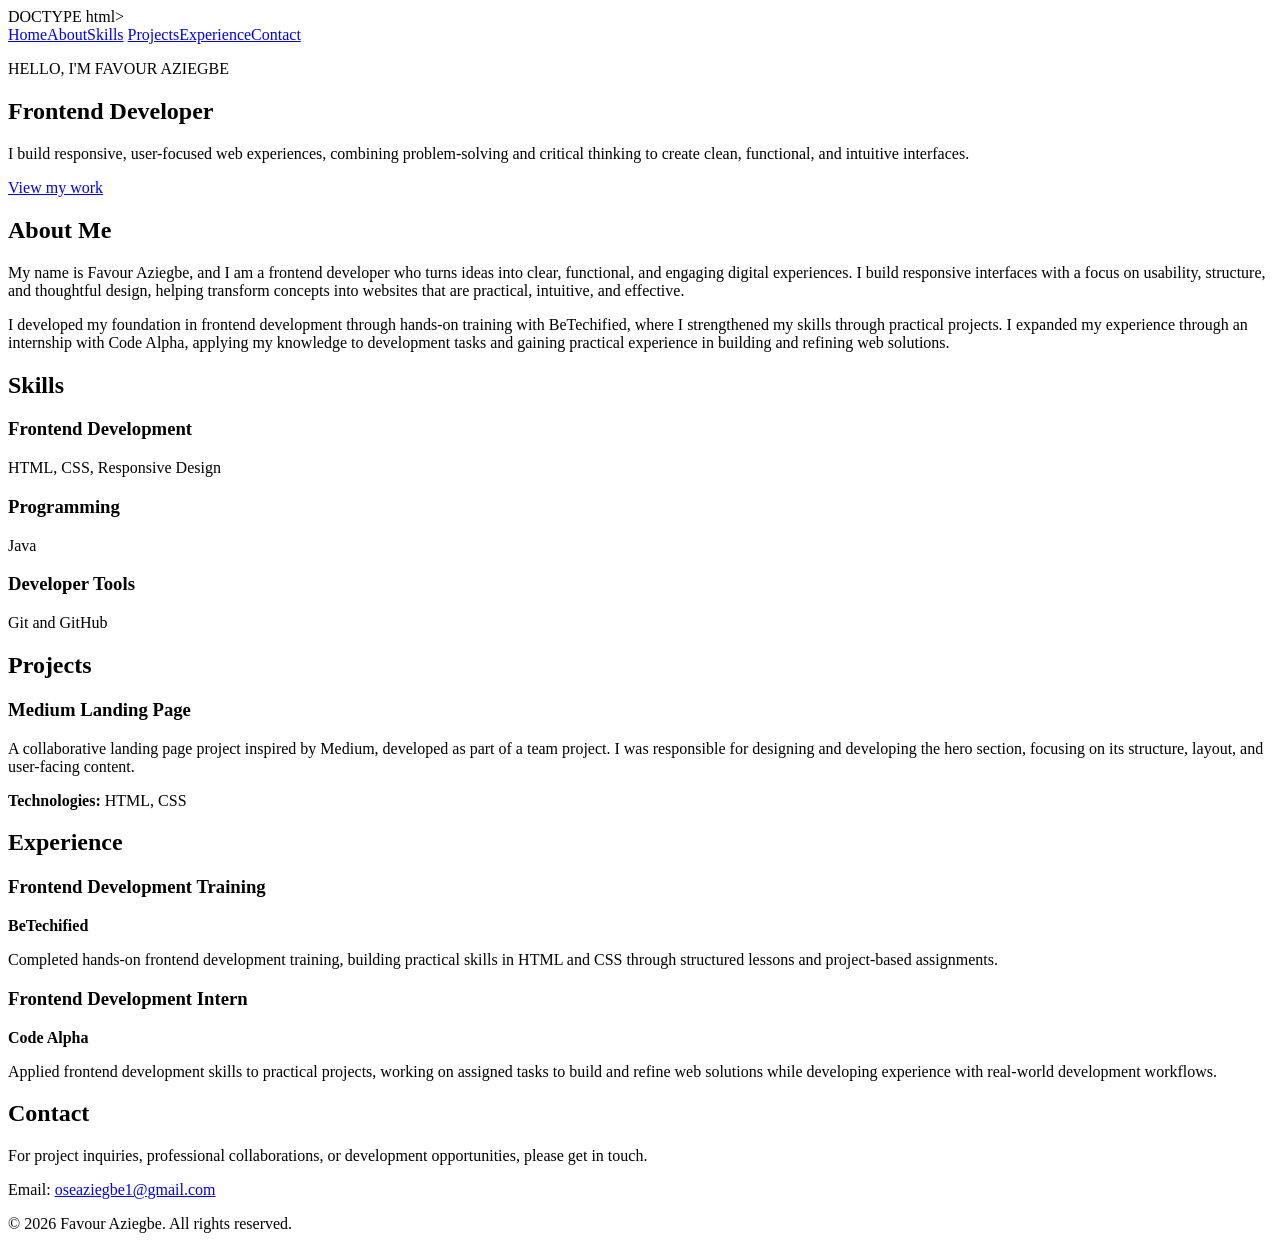
==== Index.html @ 15438922 "Rename Backup portfolio/Index.html to Index.html" ====
DOCTYPE html>
<html lang="en">
<head>
  <meta charset="utf-8">
  <meta name="viewport" content="width=device-width, initial-scale=1.0">
  <meta name="description" content="Portfolio of Favour Aziegbe, Frontend Developer.">
  <title>Favour Aziegbe | Frontend Developer</title>
  <link rel="stylesheet" href="Style.css">
</head>
<body>
  <nav aria-label="Main navigation">
    <a href="#home">Home</a><a href="#about">About</a><a href="#skills">Skills</a>
    <a href="#projects">Projects</a><a href="#experience">Experience</a><a href="#contact">Contact</a>
  </nav>
  <main>
    <section id="home">
      <div class="home-content">
        <p class="eyebrow">HELLO, I'M FAVOUR AZIEGBE</p>
        <h1>Frontend Developer</h1>
        <p class="hero-description">I build responsive, user-focused web experiences, combining problem-solving and critical thinking to create clean, functional, and intuitive interfaces.</p>
        <a href="#projects" class="btn">View my work</a>
      </div>
    </section>
    <section id="about">
      <h2>About Me</h2>
      <p>My name is Favour Aziegbe, and I am a frontend developer who turns ideas into clear, functional, and engaging digital experiences. I build responsive interfaces with a focus on usability, structure, and thoughtful design, helping transform concepts into websites that are practical, intuitive, and effective.</p>
      <p>I developed my foundation in frontend development through hands-on training with BeTechified, where I strengthened my skills through practical projects. I expanded my experience through an internship with Code Alpha, applying my knowledge to development tasks and gaining practical experience in building and refining web solutions.</p>
    </section>
    <section id="skills">
      <h2>Skills</h2>
      <div class="skills-grid">
        <article class="skill-card"><h3>Frontend Development</h3><p>HTML, CSS, Responsive Design</p></article>
        <article class="skill-card"><h3>Programming</h3><p>Java</p></article>
        <article class="skill-card"><h3>Developer Tools</h3><p>Git and GitHub</p></article>
      </div>
    </section>
    <section id="projects">
      <h2>Projects</h2>
      <article class="project-card">
        <h3>Medium Landing Page</h3>
        <p>A collaborative landing page project inspired by Medium, developed as part of a team project. I was responsible for designing and developing the hero section, focusing on its structure, layout, and user-facing content.</p>
        <p><strong>Technologies:</strong> HTML, CSS</p>
      </article>
    </section>
    <section id="experience">
      <h2>Experience</h2>
      <article class="experience-item">
        <h3>Frontend Development Training</h3><p class="experience-place"><strong>BeTechified</strong></p>
        <p>Completed hands-on frontend development training, building practical skills in HTML and CSS through structured lessons and project-based assignments.</p>
      </article>
      <article class="experience-item">
        <h3>Frontend Development Intern</h3><p class="experience-place"><strong>Code Alpha</strong></p>
        <p>Applied frontend development skills to practical projects, working on assigned tasks to build and refine web solutions while developing experience with real-world development workflows.</p>
      </article>
    </section>
    <section id="contact">
      <h2>Contact</h2>
      <p>For project inquiries, professional collaborations, or development opportunities, please get in touch.</p>
      <p>Email: <a href="mailto:oseaziegbe1@gmail.com">oseaziegbe1@gmail.com</a></p>
    </section>
  </main>
  <footer><p>&copy; 2026 Favour Aziegbe. All rights reserved.</p></footer>
</body>
</html>
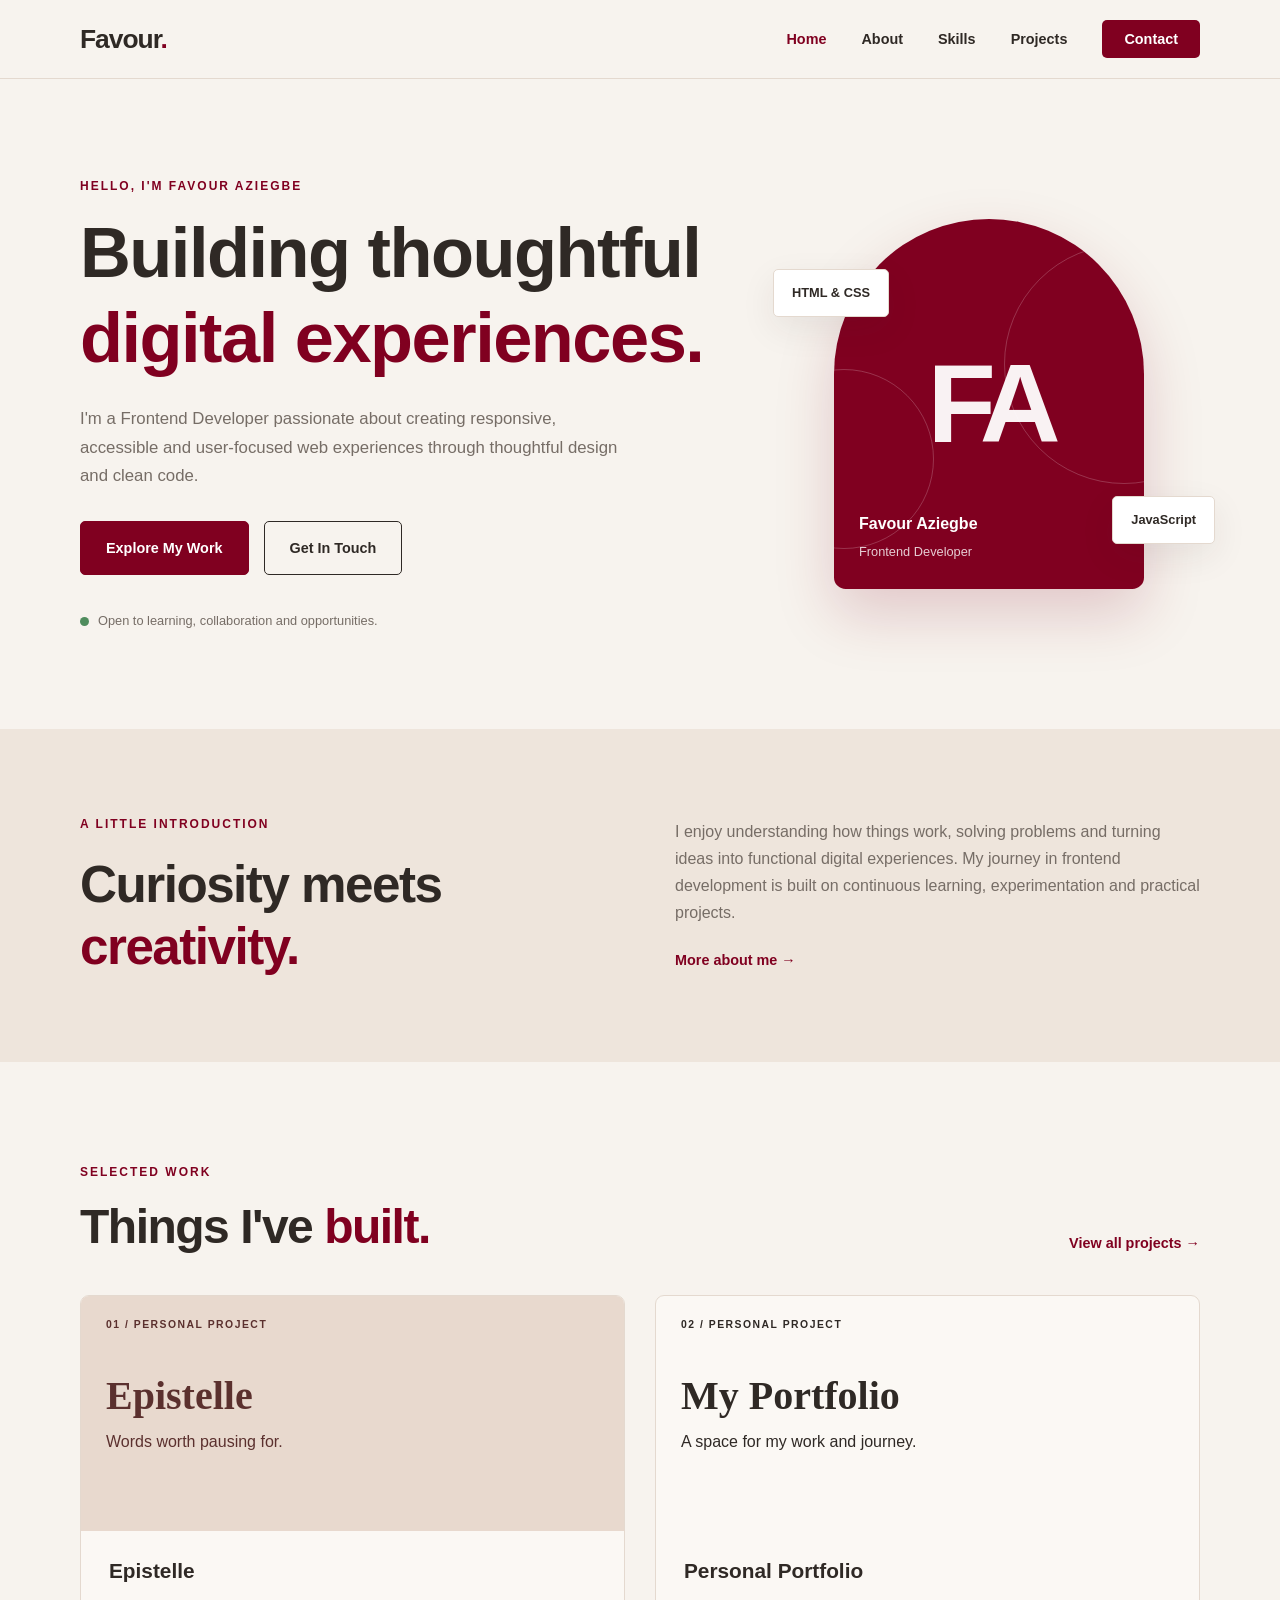
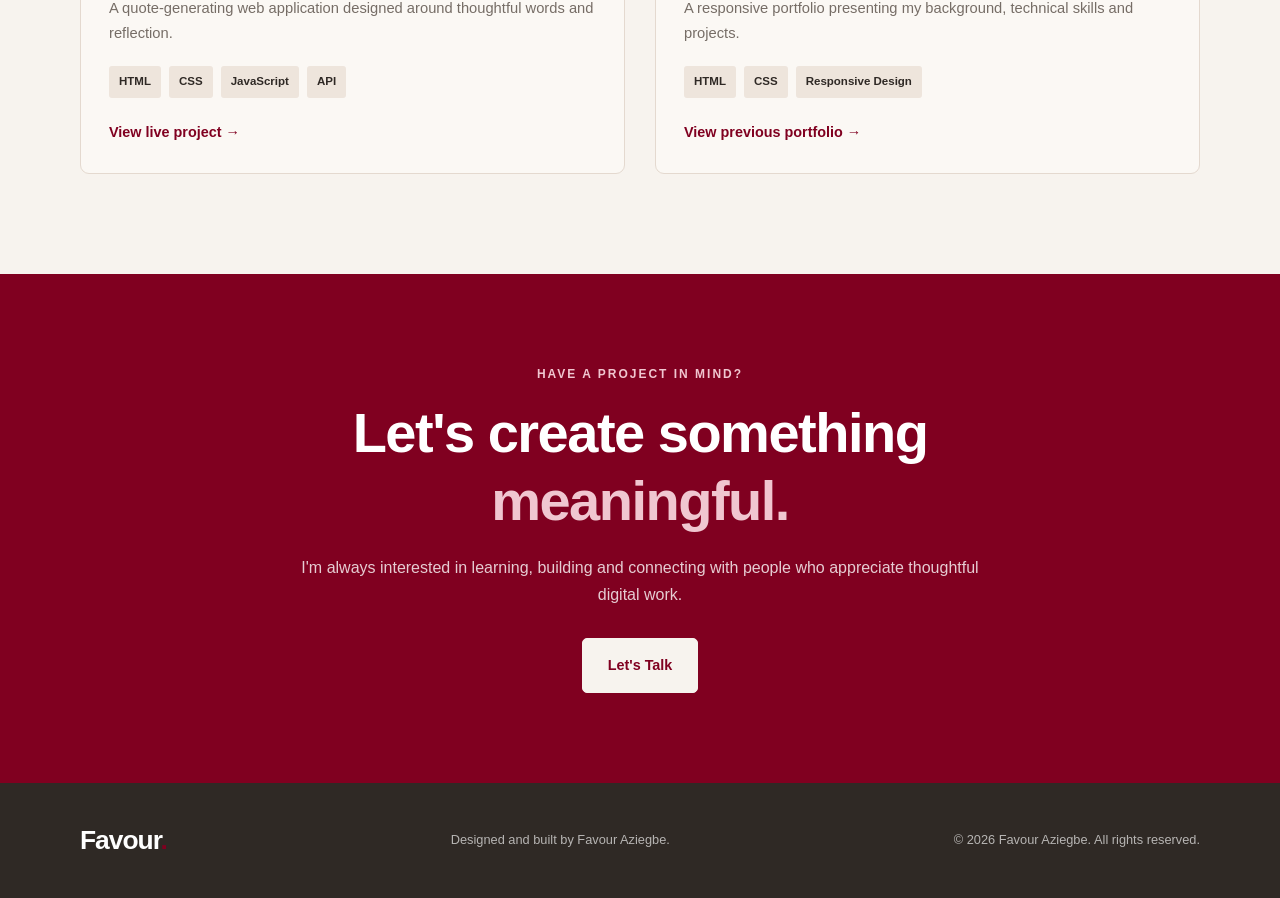
==== commit 857aa05f: "Update portfolio with calculator project" ====
--- a/Index.html
+++ b/Index.html
@@ -1,66 +1,214 @@
-DOCTYPE html>
+<!DOCTYPE html>
 <html lang="en">
 <head>
-  <meta charset="utf-8">
-  <meta name="viewport" content="width=device-width, initial-scale=1.0">
-  <meta name="description" content="Portfolio of Favour Aziegbe, Frontend Developer.">
-  <title>Favour Aziegbe | Frontend Developer</title>
-  <link rel="stylesheet" href="Style.css">
+    <meta charset="UTF-8">
+    <meta name="viewport" content="width=device-width, initial-scale=1.0">
+    <meta name="description" content="Favour Aziegbe, Frontend Developer creating thoughtful, responsive and user-focused digital experiences.">
+    <title>Favour Aziegbe | Frontend Developer</title>
+    <link rel="stylesheet" href="style.css">
+    <script src="script.js" defer></script>
 </head>
+
 <body>
-  <nav aria-label="Main navigation">
-    <a href="#home">Home</a><a href="#about">About</a><a href="#skills">Skills</a>
-    <a href="#projects">Projects</a><a href="#experience">Experience</a><a href="#contact">Contact</a>
-  </nav>
-  <main>
-    <section id="home">
-      <div class="home-content">
-        <p class="eyebrow">HELLO, I'M FAVOUR AZIEGBE</p>
-        <h1>Frontend Developer</h1>
-        <p class="hero-description">I build responsive, user-focused web experiences, combining problem-solving and critical thinking to create clean, functional, and intuitive interfaces.</p>
-        <a href="#projects" class="btn">View my work</a>
-      </div>
-    </section>
-    <section id="about">
-      <h2>About Me</h2>
-      <p>My name is Favour Aziegbe, and I am a frontend developer who turns ideas into clear, functional, and engaging digital experiences. I build responsive interfaces with a focus on usability, structure, and thoughtful design, helping transform concepts into websites that are practical, intuitive, and effective.</p>
-      <p>I developed my foundation in frontend development through hands-on training with BeTechified, where I strengthened my skills through practical projects. I expanded my experience through an internship with Code Alpha, applying my knowledge to development tasks and gaining practical experience in building and refining web solutions.</p>
-    </section>
-    <section id="skills">
-      <h2>Skills</h2>
-      <div class="skills-grid">
-        <article class="skill-card"><h3>Frontend Development</h3><p>HTML, CSS, Responsive Design</p></article>
-        <article class="skill-card"><h3>Programming</h3><p>Java</p></article>
-        <article class="skill-card"><h3>Developer Tools</h3><p>Git and GitHub</p></article>
-      </div>
-    </section>
-    <section id="projects">
-      <h2>Projects</h2>
-      <article class="project-card">
-        <h3>Medium Landing Page</h3>
-        <p>A collaborative landing page project inspired by Medium, developed as part of a team project. I was responsible for designing and developing the hero section, focusing on its structure, layout, and user-facing content.</p>
-        <p><strong>Technologies:</strong> HTML, CSS</p>
-      </article>
-    </section>
-    <section id="experience">
-      <h2>Experience</h2>
-      <article class="experience-item">
-        <h3>Frontend Development Training</h3><p class="experience-place"><strong>BeTechified</strong></p>
-        <p>Completed hands-on frontend development training, building practical skills in HTML and CSS through structured lessons and project-based assignments.</p>
-      </article>
-      <article class="experience-item">
-        <h3>Frontend Development Intern</h3><p class="experience-place"><strong>Code Alpha</strong></p>
-        <p>Applied frontend development skills to practical projects, working on assigned tasks to build and refine web solutions while developing experience with real-world development workflows.</p>
-      </article>
-    </section>
-    <section id="contact">
-      <h2>Contact</h2>
-      <p>For project inquiries, professional collaborations, or development opportunities, please get in touch.</p>
-      <p>Email: <a href="mailto:oseaziegbe1@gmail.com">oseaziegbe1@gmail.com</a></p>
-    </section>
-  </main>
-  <footer><p>&copy; 2026 Favour Aziegbe. All rights reserved.</p></footer>
+
+    <header class="site-header">
+        <nav class="navbar container" aria-label="Main navigation">
+            <a href="index.html" class="logo">Favour<span>.</span></a>
+
+            <button class="menu-toggle" aria-label="Open navigation menu"
+                aria-expanded="false" aria-controls="nav-links">
+                <span></span>
+                <span></span>
+                <span></span>
+            </button>
+
+            <ul class="nav-links" id="nav-links">
+                <li><a href="index.html" aria-current="page">Home</a></li>
+                <li><a href="about.html">About</a></li>
+                <li><a href="skills.html">Skills</a></li>
+                <li><a href="projects.html">Projects</a></li>
+                <li><a href="contact.html" class="nav-contact">Contact</a></li>
+            </ul>
+        </nav>
+    </header>
+
+    <main>
+
+        <section class="hero container">
+            <div class="hero-content reveal">
+                <p class="eyebrow">HELLO, I'M FAVOUR AZIEGBE</p>
+
+                <h1>
+                    Building thoughtful
+                    <span>digital experiences.</span>
+                </h1>
+
+                <p class="hero-description">
+                    I'm a Frontend Developer passionate about creating
+                    responsive, accessible and user-focused web experiences
+                    through thoughtful design and clean code.
+                </p>
+
+                <div class="hero-buttons">
+                    <a href="projects.html" class="btn btn-primary">
+                        Explore My Work
+                    </a>
+
+                    <a href="contact.html" class="btn btn-secondary">
+                        Get In Touch
+                    </a>
+                </div>
+
+                <div class="hero-note">
+                    <span class="status-dot"></span>
+                    Open to learning, collaboration and opportunities.
+                </div>
+            </div>
+
+            <div class="hero-visual reveal">
+                <div class="hero-card">
+                    <div class="initials">FA</div>
+                    <div class="hero-card-bottom">
+                        <p>Favour Aziegbe</p>
+                        <span>Frontend Developer</span>
+                    </div>
+                    <div class="decorative-circle circle-one"></div>
+                    <div class="decorative-circle circle-two"></div>
+                </div>
+                <div class="floating-tag tag-one">HTML & CSS</div>
+                <div class="floating-tag tag-two">JavaScript</div>
+            </div>
+        </section>
+
+        <section class="intro-section">
+            <div class="container intro-grid reveal">
+                <div>
+                    <p class="eyebrow">A LITTLE INTRODUCTION</p>
+                    <h2>Curiosity meets <span>creativity.</span></h2>
+                </div>
+
+                <div>
+                    <p>
+                        I enjoy understanding how things work, solving problems
+                        and turning ideas into functional digital experiences.
+                        My journey in frontend development is built on
+                        continuous learning, experimentation and practical
+                        projects.
+                    </p>
+
+                    <a href="about.html" class="text-link">
+                        More about me <span>→</span>
+                    </a>
+                </div>
+            </div>
+        </section>
+
+        <section class="featured-section section-padding">
+            <div class="container">
+                <div class="section-heading reveal">
+                    <div>
+                        <p class="eyebrow">SELECTED WORK</p>
+                        <h2>Things I've <span>built.</span></h2>
+                    </div>
+
+                    <a href="projects.html" class="text-link">
+                        View all projects →
+                    </a>
+                </div>
+
+                <div class="project-grid">
+
+                    <article class="project-card reveal">
+                        <div class="project-preview preview-epistelle">
+                            <span class="preview-label">01 / PERSONAL PROJECT</span>
+                            <h3>Epistelle</h3>
+                            <p>Words worth pausing for.</p>
+                        </div>
+
+                        <div class="project-info">
+                            <div>
+                                <h3>Epistelle</h3>
+                                <p>
+                                    A quote-generating web application designed
+                                    around thoughtful words and reflection.
+                                </p>
+                            </div>
+
+                            <div class="project-tags">
+                                <span>HTML</span>
+                                <span>CSS</span>
+                                <span>JavaScript</span>
+                                <span>API</span>
+                            </div>
+
+                            <a href="https://epistelle.netlify.app/"
+                                target="_blank" rel="noopener noreferrer"
+                                class="text-link">
+                                View live project →
+                            </a>
+                        </div>
+                    </article>
+
+                    <article class="project-card reveal">
+                        <div class="project-preview preview-portfolio">
+                            <span class="preview-label">02 / PERSONAL PROJECT</span>
+                            <h3>My Portfolio</h3>
+                            <p>A space for my work and journey.</p>
+                        </div>
+
+                        <div class="project-info">
+                            <div>
+                                <h3>Personal Portfolio</h3>
+                                <p>
+                                    A responsive portfolio presenting my
+                                    background, technical skills and projects.
+                                </p>
+                            </div>
+
+                            <div class="project-tags">
+                                <span>HTML</span>
+                                <span>CSS</span>
+                                <span>Responsive Design</span>
+                            </div>
+
+                            <a href="https://favour-portfolio3cd43d.netlify.app/"
+                                target="_blank" rel="noopener noreferrer"
+                                class="text-link">
+                                View previous portfolio →
+                            </a>
+                        </div>
+                    </article>
+
+                </div>
+            </div>
+        </section>
+
+        <section class="cta-section">
+            <div class="container cta-content reveal">
+                <p class="eyebrow">HAVE A PROJECT IN MIND?</p>
+                <h2>Let's create something <span>meaningful.</span></h2>
+                <p>
+                    I'm always interested in learning, building and connecting
+                    with people who appreciate thoughtful digital work.
+                </p>
+                <a href="contact.html" class="btn btn-light">
+                    Let's Talk
+                </a>
+            </div>
+        </section>
+
+    </main>
+
+    <footer class="site-footer">
+        <div class="container footer-content">
+            <a href="index.html" class="logo">Favour<span>.</span></a>
+            <p>Designed and built by Favour Aziegbe.</p>
+            <p class="copyright">
+                © <span class="current-year">2026</span> Favour Aziegbe.
+                All rights reserved.
+            </p>
+        </div>
+    </footer>
+
 </body>
-</html>
-
-       
+</html>
--- a/style.css
+++ b/style.css
@@ -0,0 +1,1316 @@
+/* =================================
+   1. GLOBAL SETTINGS
+================================= */
+
+:root {
+    --cream: #f7f3ee;
+    --dark: #2f2925;
+    --burgundy: #800020;
+    --beige: #eee5dc;
+    --card: #fbf8f4;
+    --muted: #766d66;
+    --white: #ffffff;
+    --border: #e4d9cf;
+    --shadow: 0 12px 35px rgba(47, 41, 37, 0.08);
+}
+
+* {
+    box-sizing: border-box;
+    margin: 0;
+    padding: 0;
+}
+
+html {
+    scroll-behavior: smooth;
+    scroll-padding-top: 90px;
+}
+
+body {
+    background: var(--cream);
+    color: var(--dark);
+    font-family: Arial, Helvetica, sans-serif;
+    line-height: 1.7;
+    overflow-x: hidden;
+}
+
+a {
+    color: inherit;
+    text-decoration: none;
+}
+
+button,
+input,
+textarea {
+    font: inherit;
+}
+
+button,
+a {
+    -webkit-tap-highlight-color: transparent;
+}
+
+img {
+    display: block;
+    max-width: 100%;
+}
+
+.container {
+    width: min(1120px, 90%);
+    margin: 0 auto;
+}
+
+.section-padding {
+    padding: 100px 0;
+}
+
+.eyebrow {
+    color: var(--burgundy);
+    font-size: 0.75rem;
+    font-weight: 700;
+    letter-spacing: 2px;
+    margin-bottom: 15px;
+}
+
+h1,
+h2,
+h3,
+h4 {
+    line-height: 1.2;
+}
+
+h1,
+h2 {
+    letter-spacing: -1.5px;
+}
+
+h1 span,
+h2 span {
+    color: var(--burgundy);
+}
+
+p {
+    color: var(--muted);
+}
+
+
+/* =================================
+   2. HEADER AND NAVIGATION
+================================= */
+
+.site-header {
+    background: rgba(247, 243, 238, 0.96);
+    border-bottom: 1px solid var(--border);
+    position: sticky;
+    top: 0;
+    z-index: 1000;
+    backdrop-filter: blur(12px);
+}
+
+.navbar {
+    min-height: 78px;
+    display: flex;
+    align-items: center;
+    justify-content: space-between;
+}
+
+.logo {
+    color: var(--dark);
+    font-size: 1.65rem;
+    font-weight: 800;
+    letter-spacing: -1px;
+}
+
+.logo span {
+    color: var(--burgundy);
+}
+
+.nav-links {
+    display: flex;
+    align-items: center;
+    gap: 35px;
+    list-style: none;
+}
+
+.nav-links a {
+    color: var(--dark);
+    font-size: 0.9rem;
+    font-weight: 600;
+    transition: color 0.3s ease;
+}
+
+.nav-links a:hover,
+.nav-links a[aria-current="page"] {
+    color: var(--burgundy);
+}
+
+.nav-links .nav-contact {
+    background: var(--burgundy);
+    color: var(--white);
+    padding: 11px 22px;
+    border-radius: 5px;
+    transition: background 0.3s ease, transform 0.3s ease;
+}
+
+.nav-links .nav-contact:hover {
+    background: var(--dark);
+    color: var(--white);
+    transform: translateY(-2px);
+}
+
+.menu-toggle {
+    display: none;
+    width: 42px;
+    height: 42px;
+    border: 1px solid var(--border);
+    background: transparent;
+    border-radius: 5px;
+    cursor: pointer;
+    align-items: center;
+    justify-content: center;
+    flex-direction: column;
+    gap: 5px;
+}
+
+.menu-toggle span {
+    width: 20px;
+    height: 2px;
+    background: var(--dark);
+    transition: transform 0.3s ease, opacity 0.3s ease;
+}
+
+
+/* =================================
+   3. BUTTONS AND LINKS
+================================= */
+
+.btn {
+    display: inline-flex;
+    align-items: center;
+    justify-content: center;
+    padding: 14px 25px;
+    border-radius: 5px;
+    font-size: 0.9rem;
+    font-weight: 700;
+    transition: transform 0.3s ease, background 0.3s ease,
+        color 0.3s ease, box-shadow 0.3s ease;
+}
+
+.btn:hover {
+    transform: translateY(-3px);
+}
+
+.btn-primary {
+    background: var(--burgundy);
+    color: var(--white);
+    border: 1px solid var(--burgundy);
+}
+
+.btn-primary:hover {
+    background: var(--dark);
+    border-color: var(--dark);
+    box-shadow: var(--shadow);
+}
+
+.btn-secondary {
+    background: transparent;
+    color: var(--dark);
+    border: 1px solid var(--dark);
+}
+
+.btn-secondary:hover {
+    background: var(--dark);
+    color: var(--white);
+}
+
+.btn-light {
+    background: var(--cream);
+    color: var(--burgundy);
+    border: 1px solid var(--cream);
+}
+
+.btn-light:hover {
+    background: var(--white);
+}
+
+.text-link {
+    color: var(--burgundy);
+    font-size: 0.9rem;
+    font-weight: 700;
+    display: inline-block;
+    transition: color 0.3s ease, transform 0.3s ease;
+}
+
+.text-link:hover {
+    color: var(--dark);
+    transform: translateX(4px);
+}
+
+
+/* =================================
+   4. HOMEPAGE HERO
+================================= */
+
+.hero {
+    min-height: 650px;
+    display: grid;
+    grid-template-columns: 1.2fr 0.8fr;
+    align-items: center;
+    gap: 65px;
+    padding-top: 65px;
+    padding-bottom: 65px;
+}
+
+.hero h1 {
+    font-size: clamp(2.8rem, 5.5vw, 4.8rem);
+    max-width: 650px;
+    margin-bottom: 25px;
+}
+
+.hero-description {
+    max-width: 540px;
+    font-size: 1.05rem;
+    margin-bottom: 30px;
+}
+
+.hero-buttons {
+    display: flex;
+    flex-wrap: wrap;
+    gap: 15px;
+}
+
+.hero-note {
+    display: flex;
+    align-items: center;
+    gap: 9px;
+    margin-top: 35px;
+    color: var(--muted);
+    font-size: 0.8rem;
+}
+
+.status-dot {
+    width: 9px;
+    height: 9px;
+    background: #4f8c5d;
+    border-radius: 50%;
+}
+
+.hero-visual {
+    position: relative;
+    display: flex;
+    align-items: center;
+    justify-content: center;
+    min-height: 400px;
+}
+
+.hero-card {
+    position: relative;
+    width: 310px;
+    height: 370px;
+    background: var(--burgundy);
+    border-radius: 160px 160px 12px 12px;
+    overflow: hidden;
+    display: flex;
+    align-items: center;
+    justify-content: center;
+    box-shadow: 0 25px 60px rgba(128, 0, 32, 0.18);
+}
+
+.initials {
+    color: rgba(255, 255, 255, 0.95);
+    font-size: 7rem;
+    font-weight: 800;
+    letter-spacing: -10px;
+    z-index: 1;
+}
+
+.hero-card-bottom {
+    position: absolute;
+    bottom: 25px;
+    left: 25px;
+    color: var(--white);
+    z-index: 2;
+}
+
+.hero-card-bottom p {
+    color: var(--white);
+    font-weight: 700;
+}
+
+.hero-card-bottom span {
+    font-size: 0.8rem;
+    opacity: 0.8;
+}
+
+.decorative-circle {
+    position: absolute;
+    border: 1px solid rgba(255, 255, 255, 0.2);
+    border-radius: 50%;
+}
+
+.circle-one {
+    width: 240px;
+    height: 240px;
+    top: 25px;
+    right: -100px;
+}
+
+.circle-two {
+    width: 180px;
+    height: 180px;
+    bottom: 40px;
+    left: -80px;
+}
+
+.floating-tag {
+    position: absolute;
+    background: var(--white);
+    color: var(--dark);
+    border: 1px solid var(--border);
+    border-radius: 5px;
+    padding: 12px 18px;
+    font-size: 0.8rem;
+    font-weight: 700;
+    box-shadow: var(--shadow);
+    animation: float 4s ease-in-out infinite;
+}
+
+.tag-one {
+    top: 65px;
+    left: -5px;
+}
+
+.tag-two {
+    bottom: 60px;
+    right: -15px;
+    animation-delay: 1s;
+}
+
+@keyframes float {
+    0%, 100% {
+        transform: translateY(0);
+    }
+
+    50% {
+        transform: translateY(-10px);
+    }
+}
+
+
+/* =================================
+   5. INTRODUCTION SECTION
+================================= */
+
+.intro-section {
+    background: var(--beige);
+    padding: 85px 0;
+}
+
+.intro-grid {
+    display: grid;
+    grid-template-columns: 1fr 1fr;
+    gap: 70px;
+    align-items: center;
+}
+
+.intro-grid h2 {
+    font-size: clamp(2rem, 4vw, 3.2rem);
+}
+
+.intro-grid p {
+    margin-bottom: 20px;
+}
+
+
+/* =================================
+   6. SECTION HEADINGS
+================================= */
+
+.section-heading {
+    display: flex;
+    align-items: flex-end;
+    justify-content: space-between;
+    gap: 25px;
+    margin-bottom: 40px;
+}
+
+.section-heading h2 {
+    font-size: clamp(2rem, 4vw, 3rem);
+}
+
+
+/* =================================
+   7. PROJECT CARDS
+================================= */
+
+.project-grid {
+    display: grid;
+    grid-template-columns: repeat(2, minmax(0, 1fr));
+    gap: 30px;
+}
+
+.project-card {
+    background: var(--card);
+    border: 1px solid var(--border);
+    border-radius: 9px;
+    overflow: hidden;
+    transition: transform 0.35s ease, box-shadow 0.35s ease;
+}
+
+.project-card:hover {
+    transform: translateY(-7px);
+    box-shadow: var(--shadow);
+}
+
+.project-preview {
+    min-height: 235px;
+    padding: 25px;
+    display: flex;
+    flex-direction: column;
+    justify-content: center;
+    position: relative;
+    overflow: hidden;
+}
+
+.project-preview h3 {
+    font-family: Georgia, serif;
+    font-size: 2.5rem;
+    margin-bottom: 8px;
+    position: relative;
+    z-index: 1;
+}
+
+.project-preview p {
+    color: inherit;
+    position: relative;
+    z-index: 1;
+}
+
+.preview-label {
+    position: absolute;
+    top: 20px;
+    left: 25px;
+    font-size: 0.65rem;
+    font-weight: 700;
+    letter-spacing: 1.5px;
+}
+
+.preview-epistelle {
+    background: #e8d9ce;
+    color: #5b302e;
+}
+
+.preview-calculator{
+    background: #f2d0c0;
+    color: var(--dark);
+}
+
+.preview-medium {
+    background: #deded4;
+    color: #34382d;
+}
+
+.project-info {
+    padding: 28px;
+}
+
+.project-info h3 {
+    font-size: 1.3rem;
+    margin-bottom: 12px;
+}
+
+.project-info p {
+    font-size: 0.92rem;
+    margin-bottom: 20px;
+}
+
+.project-tags {
+    display: flex;
+    flex-wrap: wrap;
+    gap: 8px;
+    margin: 20px 0;
+}
+
+.project-tags span {
+    background: var(--beige);
+    color: var(--dark);
+    border-radius: 3px;
+    padding: 6px 10px;
+    font-size: 0.72rem;
+    font-weight: 600;
+}
+
+.project-links {
+    display: flex;
+    flex-wrap: wrap;
+    gap: 20px;
+}
+
+.project-note {
+    font-size: 0.8rem !important;
+    font-style: italic;
+}
+
+
+/* =================================
+   8. CTA SECTION
+================================= */
+
+.cta-section {
+    background: var(--burgundy);
+    color: var(--white);
+    padding: 90px 0;
+    text-align: center;
+}
+
+.cta-content {
+    max-width: 700px;
+}
+
+.cta-section .eyebrow {
+    color: #f0c6d0;
+}
+
+.cta-section h2 {
+    font-size: clamp(2.2rem, 4.5vw, 3.5rem);
+    margin-bottom: 20px;
+}
+
+.cta-section h2 span {
+    color: #f0c6d0;
+}
+
+.cta-section p:not(.eyebrow) {
+    color: rgba(255, 255, 255, 0.8);
+    margin-bottom: 30px;
+}
+
+
+/* =================================
+   9. INNER PAGE HERO
+================================= */
+
+.page-hero {
+    padding-top: 110px;
+    padding-bottom: 75px;
+    max-width: 1120px;
+}
+
+.page-hero h1 {
+    font-size: clamp(2.7rem, 5.5vw, 4.4rem);
+    max-width: 800px;
+    margin-bottom: 20px;
+}
+
+.page-hero > p:last-child {
+    max-width: 650px;
+    font-size: 1.05rem;
+}
+
+
+/* =================================
+   10. ABOUT PAGE
+================================= */
+
+.about-grid {
+    display: grid;
+    grid-template-columns: 0.8fr 1.2fr;
+    align-items: center;
+    gap: 80px;
+}
+
+.about-art {
+    min-height: 430px;
+    background: var(--burgundy);
+    border-radius: 180px 180px 10px 10px;
+    display: flex;
+    flex-direction: column;
+    justify-content: center;
+    align-items: center;
+    position: relative;
+    overflow: hidden;
+}
+
+.about-monogram {
+    color: rgba(255, 255, 255, 0.9);
+    font-size: 7rem;
+    font-weight: 800;
+    letter-spacing: -10px;
+}
+
+.about-art-caption {
+    position: absolute;
+    bottom: 30px;
+    left: 30px;
+    display: flex;
+    flex-direction: column;
+    color: var(--white);
+    font-size: 0.8rem;
+}
+
+.about-art-caption span {
+    opacity: 0.8;
+}
+
+.about-copy h2 {
+    font-size: clamp(2rem, 4vw, 3rem);
+    margin-bottom: 25px;
+}
+
+.about-copy p {
+    margin-bottom: 18px;
+}
+
+.values-section {
+    background: var(--beige);
+}
+
+.values-grid {
+    display: grid;
+    grid-template-columns: repeat(3, minmax(0, 1fr));
+    gap: 25px;
+}
+
+.value-card {
+    background: var(--card);
+    padding: 30px;
+    border-radius: 8px;
+    border: 1px solid var(--border);
+    transition: transform 0.3s ease, box-shadow 0.3s ease;
+}
+
+.value-card:hover {
+    transform: translateY(-6px);
+    box-shadow: var(--shadow);
+}
+
+.value-number {
+    color: var(--burgundy);
+    font-weight: 800;
+    font-size: 0.8rem;
+}
+
+.value-card h3 {
+    margin: 18px 0 12px;
+    font-size: 1.25rem;
+}
+
+
+/* =================================
+   11. SKILLS PAGE
+================================= */
+
+.skills-grid {
+    display: grid;
+    grid-template-columns: repeat(2, minmax(0, 1fr));
+    gap: 25px;
+}
+
+.skill-card {
+    background: var(--card);
+    border: 1px solid var(--border);
+    border-radius: 8px;
+    padding: 35px;
+    transition: transform 0.3s ease, box-shadow 0.3s ease;
+}
+
+.skill-card:hover {
+    transform: translateY(-6px);
+    box-shadow: var(--shadow);
+}
+
+.skill-icon {
+    width: 48px;
+    height: 48px;
+    display: grid;
+    place-items: center;
+    background: var(--beige);
+    color: var(--burgundy);
+    border-radius: 6px;
+    font-weight: 800;
+    margin-bottom: 25px;
+}
+
+.skill-card h2 {
+    font-size: 1.35rem;
+    margin-bottom: 12px;
+}
+
+.skill-card > p {
+    margin-bottom: 22px;
+}
+
+.skill-list {
+    list-style: none;
+    display: flex;
+    flex-wrap: wrap;
+    gap: 10px;
+}
+
+.skill-list li {
+    background: var(--beige);
+    border-radius: 4px;
+    padding: 8px 12px;
+    font-size: 0.8rem;
+    font-weight: 600;
+}
+
+.learning-section {
+    background: var(--beige);
+    padding: 85px 0;
+}
+
+.learning-content {
+    max-width: 750px;
+}
+
+.learning-content h2 {
+    font-size: clamp(2rem, 4vw, 3rem);
+    margin-bottom: 20px;
+}
+
+
+/* =================================
+   12. EXPERIENCE TIMELINE
+================================= */
+
+.experience-section {
+    background: var(--beige);
+}
+
+.timeline {
+    max-width: 800px;
+    margin: 0 auto;
+    position: relative;
+}
+
+.timeline::before {
+    content: "";
+    position: absolute;
+    left: 8px;
+    top: 10px;
+    bottom: 10px;
+    width: 2px;
+    background: var(--border);
+}
+
+.timeline-item {
+    position: relative;
+    padding-left: 45px;
+    padding-bottom: 45px;
+}
+
+.timeline-item:last-child {
+    padding-bottom: 0;
+}
+
+.timeline-marker {
+    position: absolute;
+    left: 0;
+    top: 5px;
+    width: 18px;
+    height: 18px;
+    background: var(--burgundy);
+    border: 4px solid var(--beige);
+    border-radius: 50%;
+    z-index: 1;
+}
+
+.timeline-content {
+    background: var(--card);
+    padding: 30px;
+    border: 1px solid var(--border);
+    border-radius: 8px;
+}
+
+.timeline-date {
+    color: var(--burgundy);
+    font-size: 0.8rem;
+    font-weight: 700;
+    margin-bottom: 10px;
+}
+
+.timeline-content h3 {
+    font-size: 1.3rem;
+    margin-bottom: 6px;
+}
+
+.timeline-content h4 {
+    color: var(--muted);
+    font-size: 0.9rem;
+    margin-bottom: 15px;
+}
+
+
+/* =================================
+   13. CONTACT PAGE
+================================= */
+
+.contact-grid {
+    display: grid;
+    grid-template-columns: 0.9fr 1.1fr;
+    gap: 65px;
+    align-items: start;
+}
+
+.contact-details h2 {
+    font-size: clamp(2rem, 4vw, 3rem);
+    margin-bottom: 20px;
+}
+
+.contact-details > p:not(.eyebrow) {
+    margin-bottom: 35px;
+}
+
+.contact-item {
+    display: flex;
+    flex-direction: column;
+    gap: 5px;
+    margin-bottom: 25px;
+}
+
+.contact-label {
+    color: var(--burgundy);
+    font-size: 0.7rem;
+    font-weight: 800;
+    letter-spacing: 1.5px;
+}
+
+.contact-item a {
+    width: fit-content;
+    font-weight: 600;
+    overflow-wrap: anywhere;
+    transition: color 0.3s ease;
+}
+
+.contact-item a:hover {
+    color: var(--burgundy);
+}
+
+.contact-form-card {
+    background: var(--card);
+    border: 1px solid var(--border);
+    border-radius: 8px;
+    padding: 35px;
+    box-shadow: var(--shadow);
+}
+
+.contact-form-card h3 {
+    font-size: 1.5rem;
+    margin-bottom: 8px;
+}
+
+.form-intro {
+    font-size: 0.9rem;
+    margin-bottom: 25px;
+}
+
+.form-group {
+    margin-bottom: 20px;
+}
+
+.form-group label {
+    display: block;
+    font-size: 0.85rem;
+    font-weight: 700;
+    margin-bottom: 8px;
+}
+
+.form-group input,
+.form-group textarea {
+    width: 100%;
+    padding: 13px 15px;
+    border: 1px solid var(--border);
+    background: var(--white);
+    color: var(--dark);
+    border-radius: 5px;
+    outline: none;
+    transition: border-color 0.3s ease, box-shadow 0.3s ease;
+}
+
+.form-group input:focus,
+.form-group textarea:focus {
+    border-color: var(--burgundy);
+    box-shadow: 0 0 0 3px rgba(128, 0, 32, 0.08);
+}
+
+.form-group textarea {
+    resize: vertical;
+    min-height: 130px;
+}
+
+.form-button {
+    width: 100%;
+    cursor: pointer;
+}
+
+.form-status {
+    margin-top: 15px;
+    font-size: 0.85rem;
+}
+
+
+/* =================================
+   14. FOOTER
+================================= */
+
+.site-footer {
+    background: var(--dark);
+    color: var(--white);
+    padding: 35px 0;
+}
+
+.footer-content {
+    display: flex;
+    align-items: center;
+    justify-content: space-between;
+    flex-wrap: wrap;
+    gap: 18px;
+}
+
+.site-footer .logo {
+    color: var(--white);
+}
+
+.site-footer p {
+    color: rgba(255, 255, 255, 0.65);
+    font-size: 0.8rem;
+}
+
+
+/* =================================
+   15. SCROLL REVEAL ANIMATIONS
+================================= */
+
+.reveal {
+    opacity: 0;
+    transform: translateY(25px);
+    transition: opacity 0.8s ease, transform 0.8s ease;
+}
+
+.reveal.visible {
+    opacity: 1;
+    transform: translateY(0);
+}
+
+
+/* =================================
+   16. RESPONSIVE DESIGN
+================================= */
+
+@media (max-width: 900px) {
+
+    .hero {
+        gap: 30px;
+    }
+
+    .hero-card {
+        width: 270px;
+        height: 330px;
+    }
+
+    .initials {
+        font-size: 6rem;
+    }
+
+    .about-grid {
+        gap: 45px;
+    }
+
+    .contact-grid {
+        gap: 35px;
+    }
+
+    .nav-links {
+        gap: 22px;
+    }
+
+}
+
+
+@media (max-width: 768px) {
+
+    .section-padding {
+        padding: 75px 0;
+    }
+
+    .navbar {
+        min-height: 70px;
+    }
+
+    .menu-toggle {
+        display: flex;
+        position: relative;
+        z-index: 1002;
+    }
+
+    .nav-links {
+        position: absolute;
+        top: 69px;
+        left: 0;
+        right: 0;
+        display: flex;
+        flex-direction: column;
+        align-items: stretch;
+        gap: 0;
+        padding: 10px 5% 20px;
+        background: var(--cream);
+        border-bottom: 1px solid var(--border);
+        box-shadow: var(--shadow);
+        visibility: hidden;
+        opacity: 0;
+        transform: translateY(-10px);
+        transition: opacity 0.3s ease, transform 0.3s ease,
+            visibility 0.3s ease;
+    }
+
+    .nav-links.open {
+        visibility: visible;
+        opacity: 1;
+        transform: translateY(0);
+    }
+
+    .nav-links li {
+        width: 100%;
+    }
+
+    .nav-links a {
+        display: block;
+        padding: 13px 5px;
+    }
+
+    .nav-links .nav-contact {
+        display: inline-block;
+        margin-top: 8px;
+        padding: 10px 18px;
+    }
+
+    .menu-toggle.active span:nth-child(1) {
+        transform: translateY(7px) rotate(45deg);
+    }
+
+    .menu-toggle.active span:nth-child(2) {
+        opacity: 0;
+    }
+
+    .menu-toggle.active span:nth-child(3) {
+        transform: translateY(-7px) rotate(-45deg);
+    }
+
+    .hero {
+        min-height: auto;
+        grid-template-columns: 1fr;
+        padding-top: 85px;
+        padding-bottom: 80px;
+        gap: 45px;
+    }
+
+    .hero-content {
+        text-align: center;
+    }
+
+    .hero h1,
+    .hero-description {
+        margin-left: auto;
+        margin-right: auto;
+    }
+
+    .hero-buttons {
+        justify-content: center;
+    }
+
+    .hero-note {
+        justify-content: center;
+    }
+
+    .hero-visual {
+        min-height: 350px;
+    }
+
+    .hero-card {
+        width: 270px;
+        height: 330px;
+    }
+
+    .tag-one {
+        left: 10%;
+    }
+
+    .tag-two {
+        right: 8%;
+    }
+
+    .intro-grid,
+    .about-grid,
+    .contact-grid {
+        grid-template-columns: 1fr;
+        gap: 35px;
+    }
+
+    .intro-grid {
+        gap: 25px;
+    }
+
+    .about-art {
+        min-height: 350px;
+        max-width: 400px;
+        width: 100%;
+        margin: 0 auto;
+    }
+
+    .values-grid {
+        grid-template-columns: 1fr;
+    }
+
+    .page-hero {
+        padding-top: 80px;
+        padding-bottom: 55px;
+    }
+
+    .footer-content {
+        flex-direction: column;
+        align-items: flex-start;
+    }
+
+}
+
+
+@media (max-width: 560px) {
+
+    .container {
+        width: 88%;
+    }
+
+    .section-padding {
+        padding: 60px 0;
+    }
+
+    .hero {
+        padding-top: 65px;
+        padding-bottom: 60px;
+    }
+
+    .hero h1 {
+        font-size: 2.65rem;
+    }
+
+    .hero-description {
+        font-size: 0.95rem;
+    }
+
+    .hero-buttons {
+        flex-direction: column;
+        align-items: stretch;
+    }
+     .hero-buttons .btn {
+        width: 100%;
+    }
+
+    .hero-visual {
+        min-height: 320px;
+    }
+
+    .hero-card {
+        width: 235px;
+        height: 295px;
+    }
+
+    .initials {
+        font-size: 5rem;
+    }
+
+    .floating-tag {
+        padding: 9px 12px;
+        font-size: 0.7rem;
+    }
+
+    .tag-one {
+        left: 0;
+    }
+
+    .tag-two {
+        right: 0;
+    }
+
+    .intro-section {
+        padding: 65px 0;
+    }
+
+    .section-heading {
+        align-items: flex-start;
+        flex-direction: column;
+    }
+
+    .project-grid,
+    .skills-grid {
+        grid-template-columns: 1fr;
+    }
+
+    .project-preview {
+        min-height: 200px;
+    }
+    .project-info,
+    .skill-card,
+    .value-card {
+        padding: 25px;
+    }
+
+    .page-hero {
+        padding-top: 65px;
+        padding-bottom: 45px;
+    }
+
+    .page-hero h1 {
+        font-size: 2.65rem;
+    }
+
+    .about-art {
+        min-height: 300px;
+    }
+
+    .about-monogram {
+        font-size: 5.5rem;
+    }
+
+    .contact-form-card {
+        padding: 23px;
+    }
+
+    .cta-section {
+        padding: 70px 0;
+    }
+
+    .footer-content {
+        gap: 12px;
+    }
+
+}
+
+
+/* =================================
+   17. ACCESSIBILITY
+================================= */
+
+a:focus-visible,
+button:focus-visible,
+input:focus-visible,
+textarea:focus-visible {
+    outline: 3px solid var(--burgundy);
+    outline-offset: 4px;
+}
+@media (prefers-reduced-motion: reduce) {
+
+    *,
+    *::before,
+    *::after {
+        scroll-behavior: auto !important;
+        animation-duration: 0.01ms !important;
+        animation-iteration-count: 1 !important;
+        transition-duration: 0.01ms !important;
+    }
+
+    .reveal {
+        opacity: 1;
+        transform: none;
+    }
+
+}
